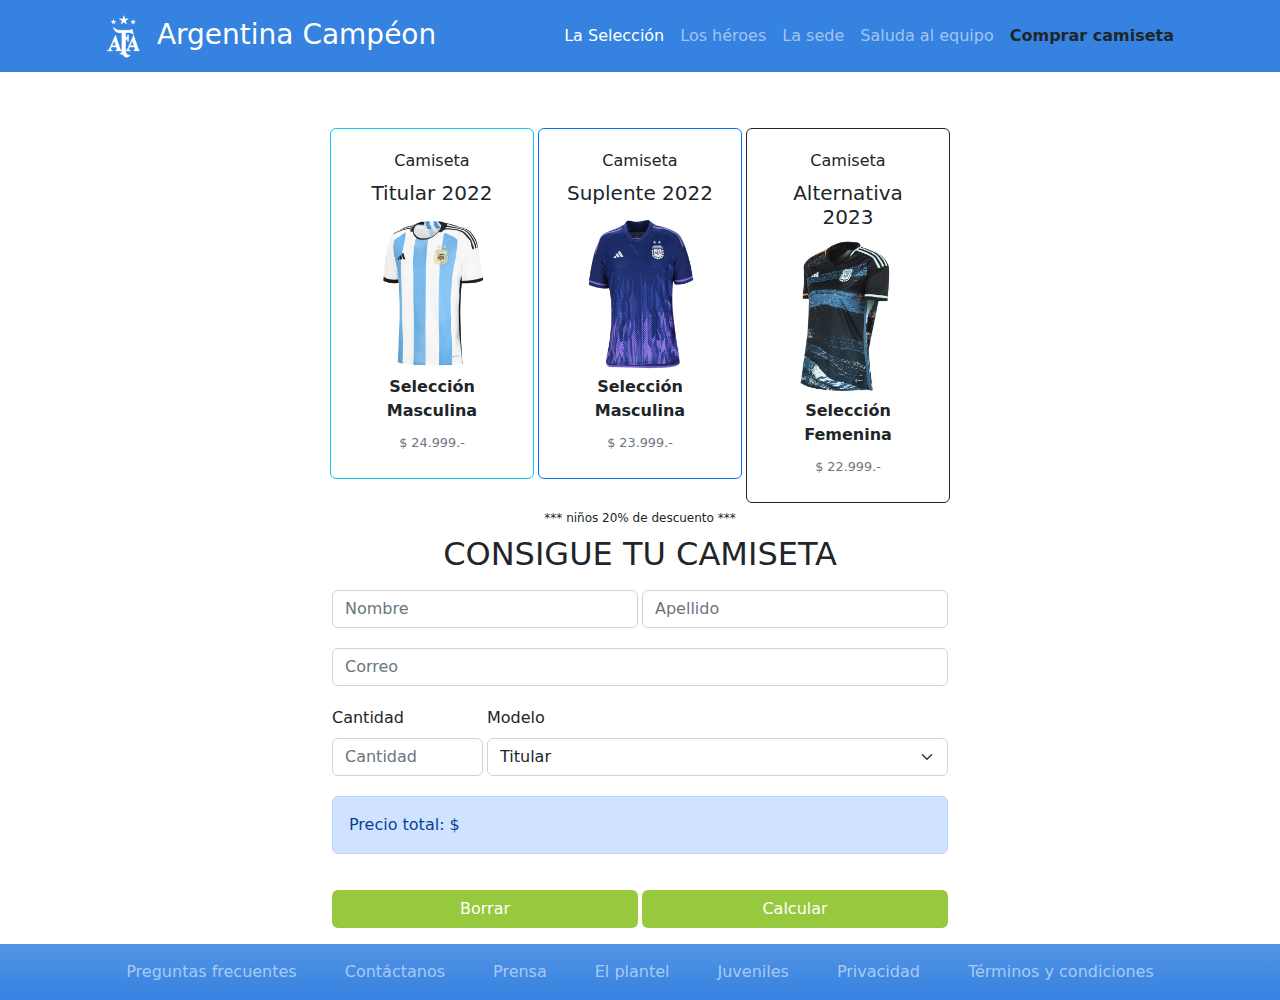
==== camiseta.html @ dfa4f68a "entrega integrador JS" ====
<!DOCTYPE html>
<html lang="es">
<head>
    <meta charset="UTF-8">
    <meta http-equiv="X-UA-Compatible" content="IE=edge">
    <meta name="viewport" content="width=device-width, initial-scale=1.0">
    <link rel="stylesheet" href="assets/css/bootstrap.min.css">
    <link rel="stylesheet" href="assets/css/style.css">
    <title>TP Integrador JavaScript</title>
</head>
<body>
    <header class="container">
        <nav class="navbar fixed-top navbar-expand-lg navbar-dark bg-graynav">
            <div class="container">
                <a class="navbar-brand ps-3 p-0 fs-3" href="index.html">
                    <img src="assets/img/afa.png" alt="Logo" width="50px" height="auto" class="d-inline-block">
                    Argentina Campéon
                </a>
                <div class="collapse navbar-collapse" id="navbarTogglerDemo02">
                    <ul class="navbar-nav ms-auto mb-2 mb-lg-0 end-0 pe-3 p-2">
                        <li class="nav-item">
                            <a class="nav-link active" aria-current="page" href="#">La Selección</a>
                        </li>
                        <li class="nav-item">
                            <a class="nav-link" href="#">Los héroes</a>
                        </li>
                        <li class="nav-item">
                            <a class="nav-link" href="#">La sede</a>
                        </li>
                        <li class="nav-item">
                            <a class="nav-link" href="#">Saluda al equipo</a>
                        </li>
                        <li class="nav-item">
                            <a class="nav-link fw-bold text-dark" href="#">Comprar camiseta</a>
                        </li>
                    </ul>
                </div>
            </div>
        </nav>
    </header>
    <main>        
        <div class="container" style="padding-top: 8rem;">
            <div class="row justify-content-md-center g-1">   
                <div class="col-3" style="width: 13rem;">
                    <div class="card border border-info p-1">
                        <div class="card-body text-center">
                            <p class="card-title">Camiseta</p>
                            <h5 class="card-text">Titular 2022</h5>
                            <img src="assets/img/titular.jpeg" class="card-img-top" alt="...">
                            <p class="card-text fw-bold">Selección Masculina</p>
                            <h6 class="card-subtitle mb-2 text-muted" style="font-size: 0.8rem;">$ 24.999.-</h6>
                        </div>
                    </div>
                </div>
                <div class="col-3" style="width: 13rem;">
                    <div class="card border border-primary p-1">
                        <div class="card-body text-center">
                            <p class="card-title">Camiseta</p>
                            <h5 class="card-text">Suplente 2022</h5>
                            <img src="assets/img/suplente.jpeg" class="card-img-top" alt="...">
                            <p class="card-text fw-bold">Selección Masculina</p>
                            <h6 class="card-subtitle mb-2 text-muted" style="font-size: 0.8rem;">$ 23.999.-</h6>
                        </div>
                    </div>
                </div>
                <div class="col-3" style="width: 13rem;">
                    <div class="card border border-dark p-1">
                        <div class="card-body text-center">
                            <p class="card-title">Camiseta</p>
                            <h5 class="card-text">Alternativa 2023</h5>
                            <img src="assets/img/alternativa.jpg" class="card-img-top" alt="...">
                            <p class="card-text fw-bold">Selección Femenina</p>
                            <h6 class="card-subtitle mb-2 text-muted" style="font-size: 0.8rem;">$ 22.999.-</h6>
                        </div>
                    </div>
                </div>
            </div>
        </div>
        <div class="container w-50 pt-2">
            <div class="text-center">
                <p class="m-0"><sup>*** niños 20% de descuento ***</sup>
                <h2>CONSIGUE TU CAMISETA</h2>
                </p>
            </div>
            <form class="row g-1 gx- formulario">
                <div class="col-md-6 mb-3">
                    <input type="text" class="form-control" placeholder="Nombre">
                </div>
                <div class="col-md-6 mb-3">
                    <input type="text" class="form-control" placeholder="Apellido">
                </div>
                <div class="mb-3">
                    <input type="email" class="form-control" id="exampleFormControlInput1" placeholder="Correo">
                </div>
                <div class="col-md-3 mb-3">
                    <label for="cantidad" class="form-label">Cantidad</label>
                    <input type="text" class="form-control" id="cantidad" placeholder="Cantidad">
                </div>
                <div class="col-md-9 mb-3">
                    <label for="cantidad" class="form-label">Modelo</label>
                    <select id="modelo" class="form-select">
                        <option value="titular">Titular</option>
                        <option value="titularNiños">Titular Niños</option>
                        <option value="suplente">Suplente</option>
                        <option value="suplenteNiños">Suplente Niños</option>
                        <option value="alternativa">Alternativa</option>
                        <option value="alternativaNiños">Alternativa Niños</option>
                    </select>
                </div>
                <div class="mb-3">
                    <p class="alert alert-primary" id="precioTotal">Precio total: $</p>
                </div>
                <div class="d-grid gap-2 col-6 mx-auto">
                    <button class="btn text-white fs-6 btnBorrar" style="background-color: #96c93e;" type=" button">Borrar</button>
                </div>
                <div class="d-grid gap-2 col-6 mx-auto">
                    <button class="btn text-white fs-6 btnCalcular" style="background-color: #96c93e;" type=" button">Calcular</button>
                </div>
            </form>
        </div>
    </main>
    <footer>
        <nav class="navbar navbar-expand-lg navbar-dark bg-gradient">
            <div class="container" style="max-width: 90%;">
                <ul class="navbar-nav mx-auto">
                    <li class="nav-item espacio-footer">
                        <a class="nav-link" href="#">Preguntas frecuentes</a>
                    </li>
                    <li class="nav-item espacio-footer">
                        <a class="nav-link" href="#">Contáctanos</a>
                    </li>
                    <li class="nav-item espacio-footer">
                        <a class="nav-link" href="#">Prensa</a>
                    </li>
                    <li class="nav-item espacio-footer">
                        <a class="nav-link" href="#">El plantel</a>
                    </li>
                    <li class="nav-item espacio-footer">
                        <a class="nav-link" href="#">Juveniles</a>
                    </li>
                    <li class="nav-item espacio-footer">
                        <a class="nav-link" href="#">Privacidad</a>
                    </li>
                    <li class="nav-item">
                        <a class="nav-link" href="#">Términos y condiciones</a>
                    </li>
                </ul>
            </div>
        </nav>
    </footer>
    <script src="assets/js/bootstrap.min.js"></script>
    <script src="assets/js/scripts.js"></script>
</body>
</html>
---- assets/css/style.css ----
.navbar {
    background-color: #3582e0;
}

.banner {
    background-image: url(../img/campeon.jpg);
    background-size: cover;
    position: relative;
    text-align: right
}

.banner::before {
    content: "";
    position: absolute;
    top: 0px;
    right: 0px;
    bottom: 0px;
    left: 0px;
    background-color: rgba(0, 0, 0, 0.6);
}

.banner-evento {
    position: relative;
}

footer {
    background-color: #1d3a4a;
    margin-top: 1rem;
}

.espacio-footer {
    margin-right: 2rem;
}
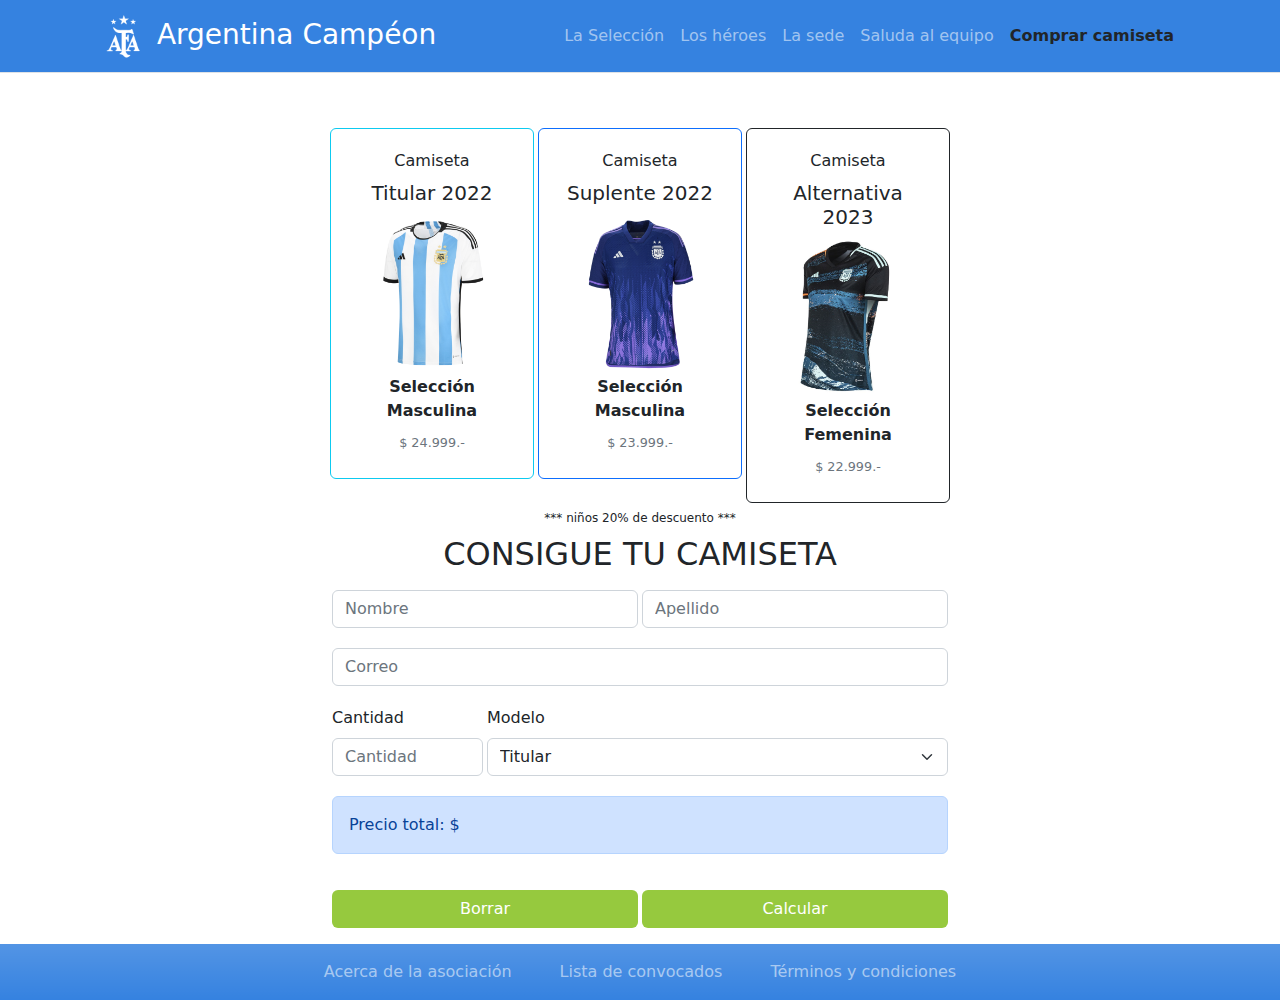
==== commit b4afcc76: "proyecto final" ====
--- a/camiseta.html
+++ b/camiseta.html
@@ -6,11 +6,11 @@
     <meta name="viewport" content="width=device-width, initial-scale=1.0">
     <link rel="stylesheet" href="assets/css/bootstrap.min.css">
     <link rel="stylesheet" href="assets/css/style.css">
-    <title>TP Integrador JavaScript</title>
+    <title>Adquiere tu camiseta</title>
 </head>
 <body>
     <header class="container">
-        <nav class="navbar fixed-top navbar-expand-lg navbar-dark bg-graynav">
+        <nav class="navbar fixed-top navbar-expand-lg navbar-dark bg-graynav border-bottom">
             <div class="container">
                 <a class="navbar-brand ps-3 p-0 fs-3" href="index.html">
                     <img src="assets/img/afa.png" alt="Logo" width="50px" height="auto" class="d-inline-block">
@@ -19,16 +19,16 @@
                 <div class="collapse navbar-collapse" id="navbarTogglerDemo02">
                     <ul class="navbar-nav ms-auto mb-2 mb-lg-0 end-0 pe-3 p-2">
                         <li class="nav-item">
-                            <a class="nav-link active" aria-current="page" href="#">La Selección</a>
+                            <a class="nav-link" aria-current="page" href="index.html">La Selección</a>
                         </li>
                         <li class="nav-item">
-                            <a class="nav-link" href="#">Los héroes</a>
+                            <a class="nav-link" href="index.html#heroes">Los héroes</a>
                         </li>
                         <li class="nav-item">
-                            <a class="nav-link" href="#">La sede</a>
+                            <a class="nav-link" href="index.html#sede">La sede</a>
                         </li>
                         <li class="nav-item">
-                            <a class="nav-link" href="#">Saluda al equipo</a>
+                            <a class="nav-link" href="index.html#seleccion">Saluda al equipo</a>
                         </li>
                         <li class="nav-item">
                             <a class="nav-link fw-bold text-dark" href="#">Comprar camiseta</a>
@@ -124,25 +124,13 @@
             <div class="container" style="max-width: 90%;">
                 <ul class="navbar-nav mx-auto">
                     <li class="nav-item espacio-footer">
-                        <a class="nav-link" href="#">Preguntas frecuentes</a>
+                        <a class="nav-link" href="acerca.html">Acerca de la asociación</a>
                     </li>
                     <li class="nav-item espacio-footer">
-                        <a class="nav-link" href="#">Contáctanos</a>
-                    </li>
-                    <li class="nav-item espacio-footer">
-                        <a class="nav-link" href="#">Prensa</a>
-                    </li>
-                    <li class="nav-item espacio-footer">
-                        <a class="nav-link" href="#">El plantel</a>
-                    </li>
-                    <li class="nav-item espacio-footer">
-                        <a class="nav-link" href="#">Juveniles</a>
-                    </li>
-                    <li class="nav-item espacio-footer">
-                        <a class="nav-link" href="#">Privacidad</a>
+                        <a class="nav-link" href="jugadores.html">Lista de convocados</a>
                     </li>
                     <li class="nav-item">
-                        <a class="nav-link" href="#">Términos y condiciones</a>
+                        <a class="nav-link" href="terminos.html">Términos y condiciones</a>
                     </li>
                 </ul>
             </div>
